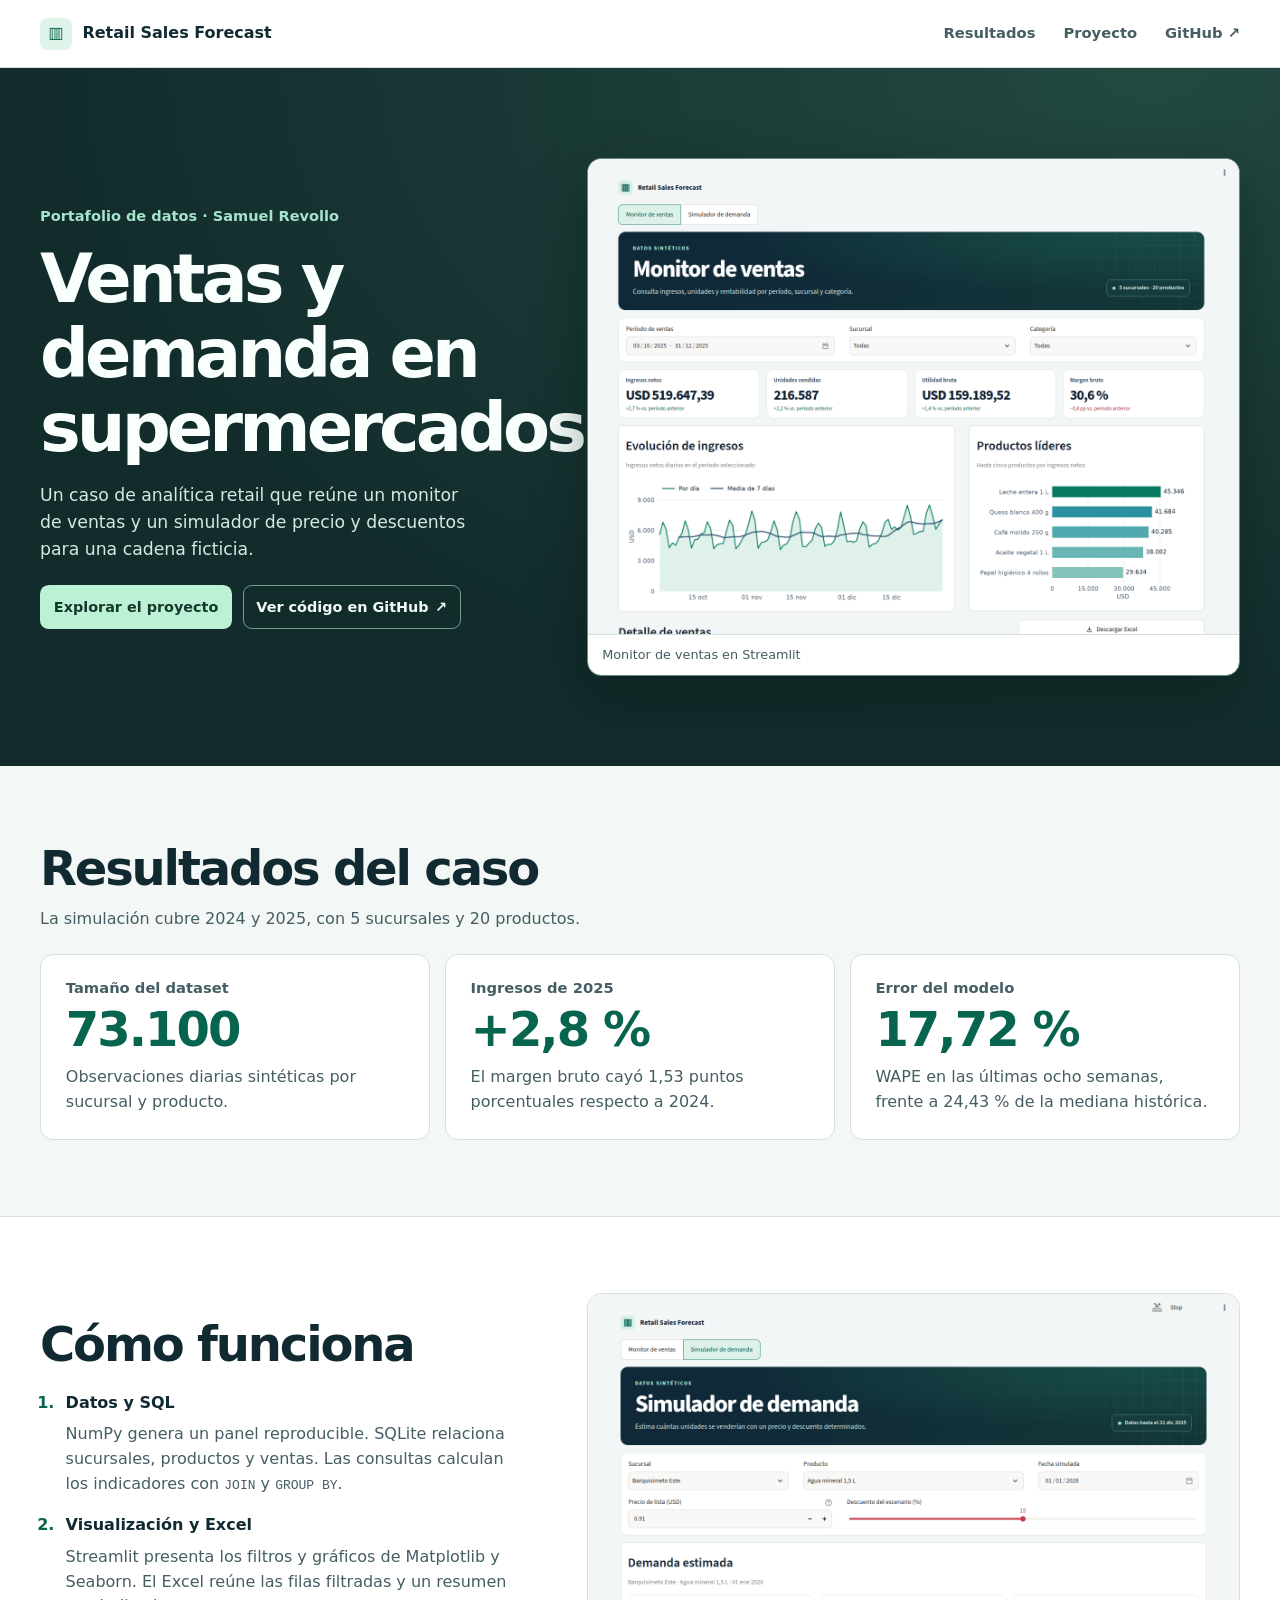
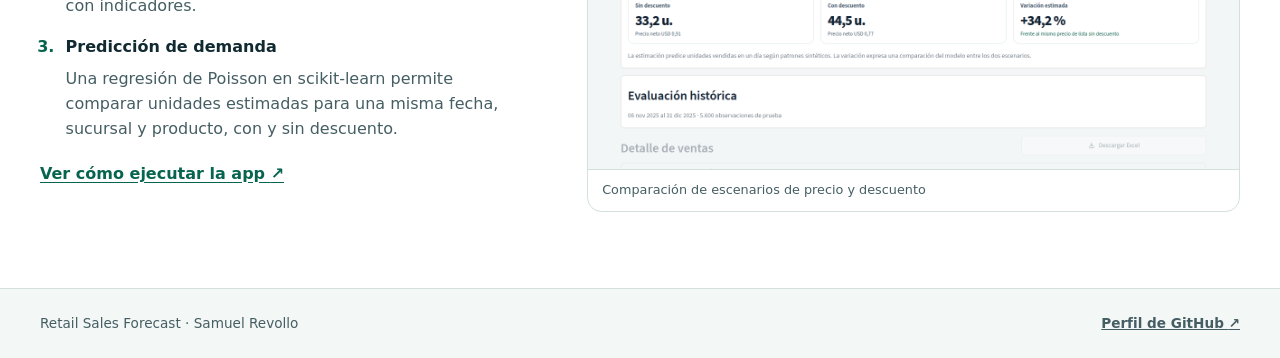
==== index.html @ eb507c05 "Publish retail analytics portfolio on GitHub Pages" ====
<!doctype html>
<html lang="es">
<head>
  <meta charset="utf-8">
  <meta name="viewport" content="width=device-width, initial-scale=1">
  <meta name="description" content="Caso de portafolio de analítica retail. Monitor de ventas en SQLite y simulador predictivo de demanda en Streamlit.">
  <meta property="og:type" content="website">
  <meta property="og:title" content="Retail Sales Forecast · Samuel Revollo">
  <meta property="og:description" content="Un caso de analítica retail de punta a punta, desde 73.100 observaciones sintéticas hasta un simulador de demanda.">
  <meta property="og:url" content="https://ingsamuell.github.io/retail-sales-forecast/">
  <meta property="og:image" content="https://ingsamuell.github.io/retail-sales-forecast/monitor.png">
  <meta property="og:image:alt" content="Monitor de ventas con indicadores de ingresos, unidades, utilidad y margen bruto.">
  <meta name="theme-color" content="#122c2c">
  <link rel="canonical" href="https://ingsamuell.github.io/retail-sales-forecast/">
  <link rel="icon" type="image/svg+xml" href="icono.svg">
  <title>Retail Sales Forecast · Samuel Revollo</title>
  <link rel="stylesheet" href="estilos.css">
</head>
<body>
  <a class="salto" href="#contenido">Saltar al contenido</a>
  <header class="cabecera">
    <div class="contenido barra">
      <a class="marca" href="#inicio"><span class="marca-icono" aria-hidden="true">▥</span> Retail Sales Forecast</a>
      <nav aria-label="Secciones">
        <a href="#resultados">Resultados</a>
        <a href="#proyecto">Proyecto</a>
        <a href="https://github.com/ingsamuell/retail-sales-forecast">GitHub <span aria-hidden="true">↗</span></a>
      </nav>
    </div>
  </header>

  <main id="contenido">
    <section class="portada" id="inicio" aria-labelledby="titulo">
      <div class="contenido portada-grid">
        <div class="introduccion">
          <p class="autor">Portafolio de datos · Samuel Revollo</p>
          <h1 id="titulo">Ventas y demanda en supermercados</h1>
          <p>Un caso de analítica retail que reúne un monitor de ventas y un simulador de precio y descuentos para una cadena ficticia.</p>
          <div class="acciones">
            <a class="boton primario" href="#proyecto">Explorar el proyecto</a>
            <a class="boton secundario" href="https://github.com/ingsamuell/retail-sales-forecast">Ver código en GitHub <span aria-hidden="true">↗</span></a>
          </div>
        </div>
        <figure class="captura portada-captura">
          <img src="monitor.png" width="1440" height="1050"
               alt="Monitor de ventas con filtros, cuatro indicadores, una serie diaria de ingresos y un ranking de productos.">
          <figcaption>Monitor de ventas en Streamlit</figcaption>
        </figure>
      </div>
    </section>

    <section id="resultados" class="contenido seccion" aria-labelledby="resultados-titulo">
      <h2 id="resultados-titulo">Resultados del caso</h2>
      <p class="bajada">La simulación cubre 2024 y 2025, con 5 sucursales y 20 productos.</p>
      <div class="tarjetas">
        <article class="tarjeta">
          <h3>Tamaño del dataset</h3>
          <strong>73.100</strong>
          <p>Observaciones diarias sintéticas por sucursal y producto.</p>
        </article>
        <article class="tarjeta">
          <h3>Ingresos de 2025</h3>
          <strong>+2,8 %</strong>
          <p>El margen bruto cayó 1,53 puntos porcentuales respecto a 2024.</p>
        </article>
        <article class="tarjeta">
          <h3>Error del modelo</h3>
          <strong>17,72 %</strong>
          <p>WAPE en las últimas ocho semanas, frente a 24,43 % de la mediana histórica.</p>
        </article>
      </div>
    </section>

    <section id="proyecto" class="proyecto" aria-labelledby="proyecto-titulo">
      <div class="contenido seccion proyecto-grid">
        <div>
          <h2 id="proyecto-titulo">Cómo funciona</h2>
          <ol class="flujo">
            <li><strong>Datos y SQL</strong><p>NumPy genera un panel reproducible. SQLite relaciona sucursales, productos y ventas. Las consultas calculan los indicadores con <code>JOIN</code> y <code>GROUP BY</code>.</p></li>
            <li><strong>Visualización y Excel</strong><p>Streamlit presenta los filtros y gráficos de Matplotlib y Seaborn. El Excel reúne las filas filtradas y un resumen con indicadores.</p></li>
            <li><strong>Predicción de demanda</strong><p>Una regresión de Poisson en scikit-learn permite comparar unidades estimadas para una misma fecha, sucursal y producto, con y sin descuento.</p></li>
          </ol>
          <a class="enlace" href="https://github.com/ingsamuell/retail-sales-forecast#ejecutar-en-linux">Ver cómo ejecutar la app <span aria-hidden="true">↗</span></a>
        </div>
        <figure class="captura">
          <img src="simulador.png" width="1440" height="1050" loading="lazy"
               alt="Simulador de demanda con controles de fecha, sucursal, producto, precio y descuento, y dos estimaciones de unidades.">
          <figcaption>Comparación de escenarios de precio y descuento</figcaption>
        </figure>
      </div>
    </section>
  </main>

  <footer class="contenido pie">
    <p>Retail Sales Forecast · Samuel Revollo</p>
    <a href="https://github.com/ingsamuell">Perfil de GitHub <span aria-hidden="true">↗</span></a>
  </footer>
</body>
</html>
---- estilos.css ----
:root {
  color-scheme: light;
  --texto: #112a31;
  --tenue: #455e63;
  --verde: #07654f;
  --fondo: #f3f7f5;
  --borde: #d4e0db;
  font-family: "Segoe UI", system-ui, sans-serif;
  color: var(--texto);
  background: var(--fondo);
  line-height: 1.55;
}
* { box-sizing: border-box; }
body { margin: 0; }
a { color: inherit; }
a:focus-visible { outline: 3px solid #137f64; outline-offset: 4px; }
.contenido { width: min(75rem, calc(100% - 2.5rem)); margin-inline: auto; }
.salto { position: absolute; left: 1rem; top: -4rem; background: white; padding: .5rem; z-index: 1; }
.salto:focus { top: .5rem; }
.cabecera { background: #fff; border-bottom: 1px solid var(--borde); }
.barra, .pie { display: flex; align-items: center; justify-content: space-between; gap: 1rem; }
.barra { min-height: 4.2rem; padding-block: .45rem; }
.marca, nav { display: flex; align-items: center; gap: .65rem; }
.marca { font-weight: 750; }
.marca-icono { display: grid; place-items: center; width: 2rem; height: 2rem; background: #dff3e8; color: var(--verde); border-radius: .45rem; }
nav { gap: clamp(.55rem, 2.3vw, 1.75rem); }
nav a, .marca { text-decoration: none; }
nav a { padding-block: .6rem; color: var(--tenue); font-size: .92rem; font-weight: 600; }
nav a:hover, .enlace:hover { text-decoration: underline; }
.portada { color: #f8fffd; background: radial-gradient(ellipse at 90% 0%, #234941, transparent 68%), #122c2c; }
.portada-grid, .proyecto-grid { display: grid; grid-template-columns: minmax(0, .85fr) minmax(0, 1.15fr); align-items: center; gap: clamp(1.5rem, 5vw, 4.8rem); }
.portada-grid { min-height: 31rem; padding-block: clamp(2.8rem, 7vw, 5.6rem); }
.autor { margin: 0 0 .85rem; color: #a6e3cd; font-size: .91rem; font-weight: 700; }
h1, h2, h3 { line-height: 1.09; margin: 0; }
h1 { max-width: 11ch; font-size: clamp(2.5rem, 5.35vw, 4.8rem); letter-spacing: -.057em; }
h2 { font-size: clamp(1.9rem, 4vw, 3rem); letter-spacing: -.045em; }
.introduccion > p:not(.autor) { margin-block: 1.1rem 1.4rem; max-width: 39ch; color: #d6e8e2; font-size: 1.08rem; }
.acciones { display: flex; flex-wrap: wrap; gap: .65rem; }
.boton { display: inline-flex; align-items: center; justify-content: center; gap: .4rem; min-height: 2.75rem; border: 1px solid transparent; border-radius: .55rem; padding: .6rem .8rem; font-size: .9rem; font-weight: 700; text-decoration: none; }
.boton:focus-visible { outline-color: #c1f4dc; }
.primario { color: #13382c; background: #bcf1d6; }
.primario:hover { background: #e0f9eb; }
.secundario { color: #f0faf6; border-color: #7b9b90; }
.secundario:hover { background: #285047; }
.captura { margin: 0; min-width: 0; border: 1px solid var(--borde); border-radius: .9rem; overflow: hidden; background: #fff; color: var(--tenue); }
.captura img { width: 100%; height: auto; display: block; }
.captura figcaption { padding: .65rem .9rem; border-top: 1px solid var(--borde); font-size: .8rem; }
.portada-captura { border-color: #668a7d; box-shadow: 0 1.25rem 3.4rem #06161066; }
.seccion { padding-block: clamp(2.4rem, 6vw, 4.75rem); }
.bajada { color: var(--tenue); margin: .8rem 0 1.4rem; }
.tarjetas { display: grid; grid-template-columns: repeat(3, 1fr); gap: .9rem; }
.tarjeta { background: #fff; border: 1px solid var(--borde); border-radius: .8rem; padding: clamp(1rem, 3vw, 1.55rem); }
.tarjeta h3 { font-size: .92rem; font-weight: 650; color: var(--tenue); }
.tarjeta strong { display: block; color: var(--verde); margin-top: .4rem; font-size: clamp(1.8rem, 4.5vw, 3rem); letter-spacing: -.04em; line-height: 1.15; }
.tarjeta p, .flujo p { color: var(--tenue); margin: .45rem 0 0; }
.proyecto { background: #fff; border-top: 1px solid var(--borde); border-bottom: 1px solid var(--borde); }
.flujo { padding-left: 1.25rem; margin-block: 1.25rem; }
.flujo li { padding-left: .35rem; }
.flujo li + li { margin-top: 1rem; }
.flujo li::marker, .enlace { color: var(--verde); font-weight: 750; }
.enlace { text-underline-offset: .2rem; }
.pie { padding-block: .65rem; color: var(--tenue); font-size: .85rem; }
.pie a { font-weight: 650; }
@media (max-width: 780px) {
  .portada-grid, .proyecto-grid { grid-template-columns: minmax(0, 1fr); }
  .portada-grid { min-height: 0; }
  h1 { max-width: 14ch; }
}
@media (max-width: 560px) {
  .contenido { width: calc(100% - 1.6rem); }
  .barra { flex-wrap: wrap; gap: .15rem .65rem; }
  nav { gap: 1rem; }
  .tarjetas { grid-template-columns: minmax(0, 1fr); gap: .55rem; }
  .pie { align-items: start; flex-direction: column; gap: .25rem; padding-block: 1rem; }
  .pie p { margin: 0; }
}
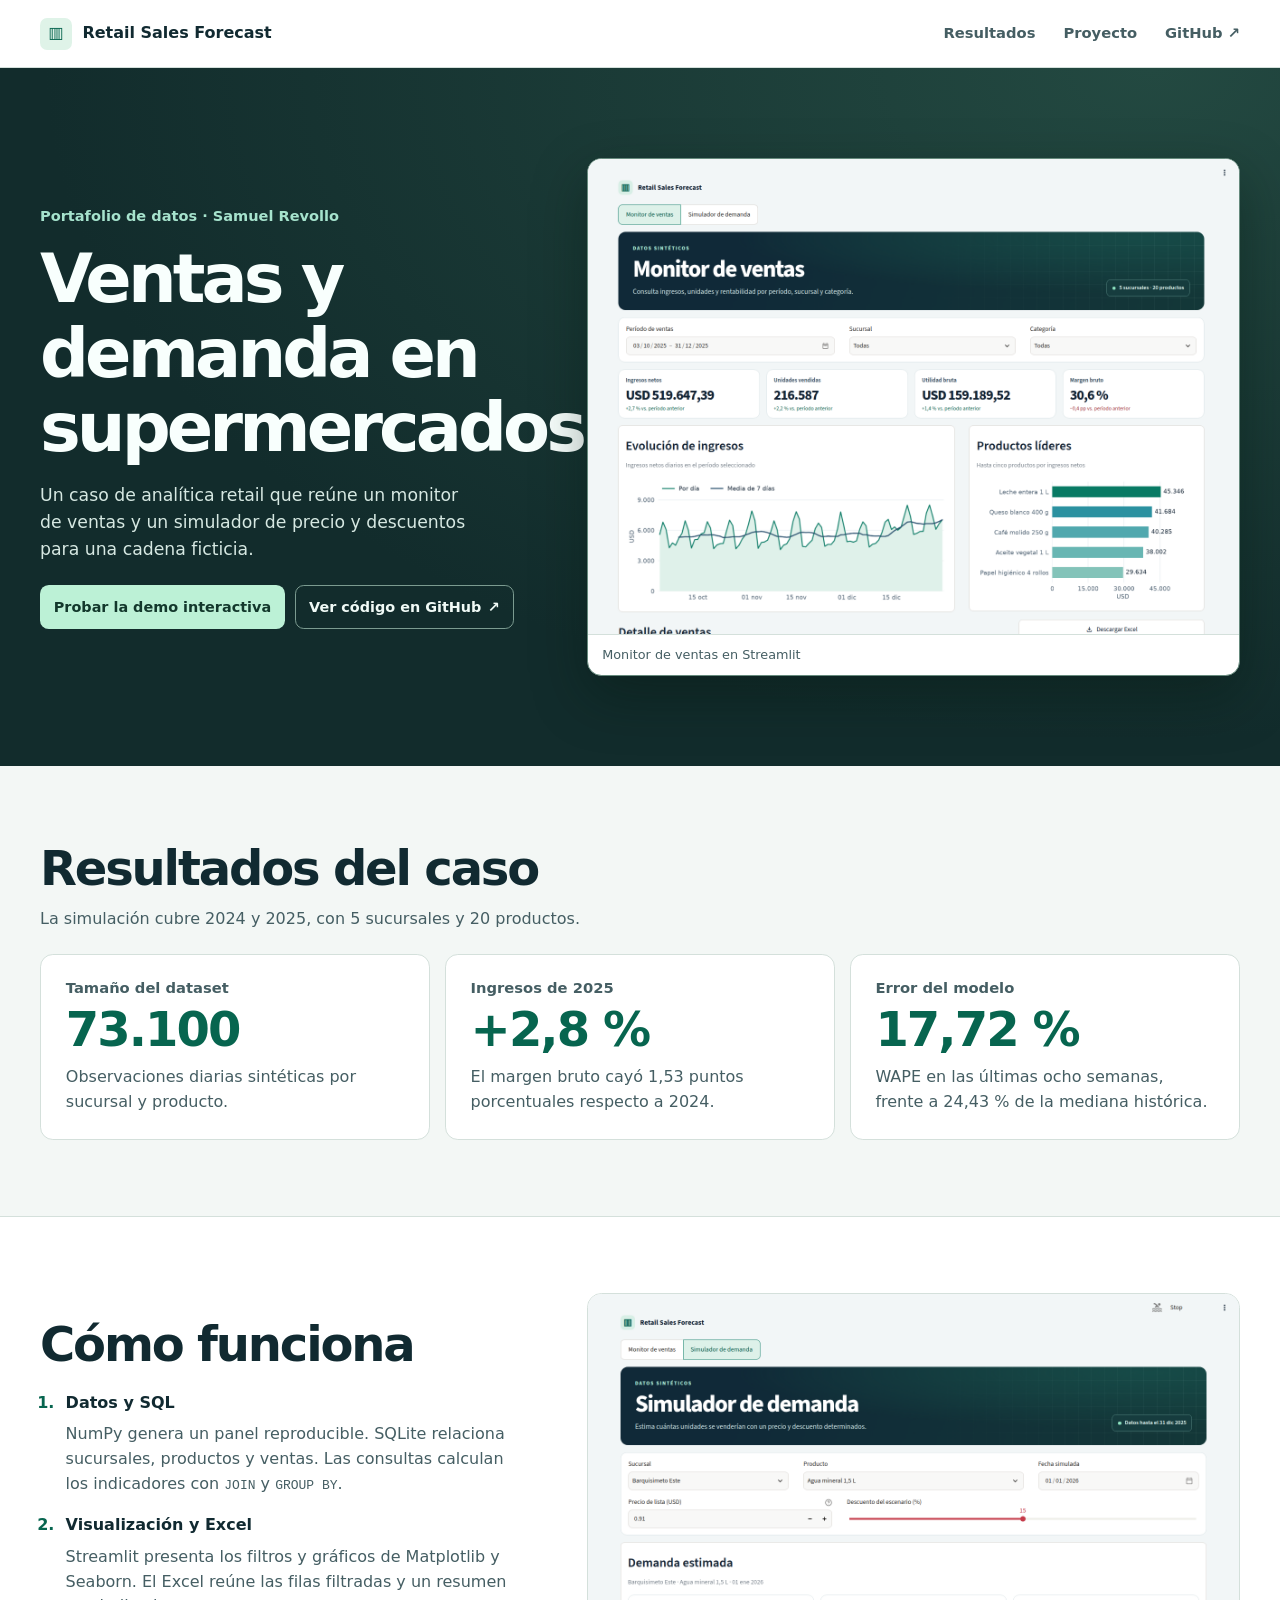
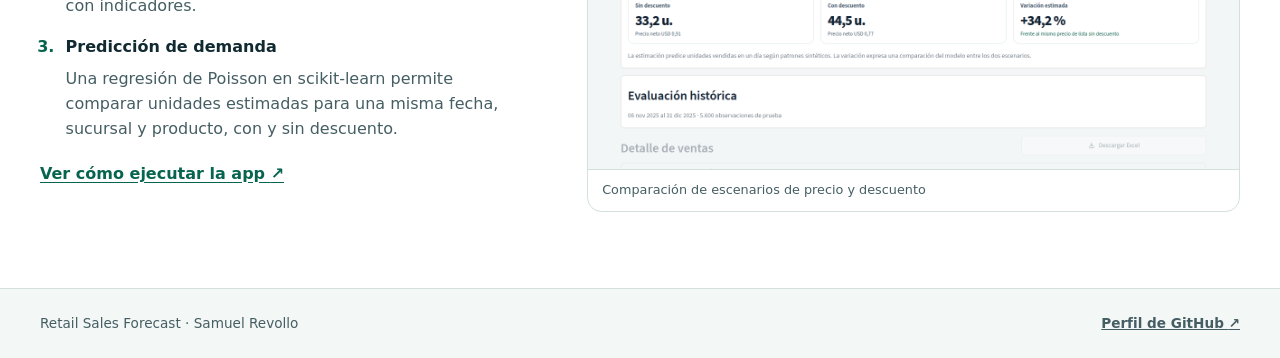
==== commit 569ba33f: "Add browser demo for sales monitoring and demand simulation" ====
--- a/index.html
+++ b/index.html
@@ -37,7 +37,7 @@
           <h1 id="titulo">Ventas y demanda en supermercados</h1>
           <p>Un caso de analítica retail que reúne un monitor de ventas y un simulador de precio y descuentos para una cadena ficticia.</p>
           <div class="acciones">
-            <a class="boton primario" href="#proyecto">Explorar el proyecto</a>
+            <a class="boton primario" href="demo.html">Probar la demo interactiva</a>
             <a class="boton secundario" href="https://github.com/ingsamuell/retail-sales-forecast">Ver código en GitHub <span aria-hidden="true">↗</span></a>
           </div>
         </div>
--- a/estilos.css
+++ b/estilos.css
@@ -74,3 +74,70 @@
   .pie { align-items: start; flex-direction: column; gap: .25rem; padding-block: 1rem; }
   .pie p { margin: 0; }
 }
+
+
+.pagina-demo .barra > a:last-child {
+  color: var(--tenue);
+  font-size: .9rem;
+  font-weight: 650;
+  text-underline-offset: .2rem;
+}
+.demo-contenido { padding-block: 1.75rem 2.5rem; }
+.demo-contenido h1 { max-width: none; font-size: clamp(2rem, 5vw, 3.25rem); }
+.demo-contenido h3 { font-size: 1.15rem; }
+.visualmente-oculto {
+  position: absolute; width: 1px; height: 1px; padding: 0; margin: -1px;
+  clip-path: inset(50%); overflow: hidden; white-space: nowrap;
+}
+.demo-modos { display: flex; flex-wrap: wrap; gap: .5rem; margin: 0 0 .9rem; padding: 0; border: 0; }
+.demo-modos label { display: flex; align-items: center; gap: .45rem; min-height: 2.75rem; padding: .35rem .65rem; border: 1px solid var(--borde); border-radius: .48rem; background: white; font-weight: 650; }
+.demo-modos label:has(:checked) { background: #dff3e8; border-color: var(--verde); }
+.demo-panel { background: #fff; border: 1px solid var(--borde); border-radius: .75rem; padding: .95rem; min-width: 0; }
+.demo-campos { display: grid; grid-template-columns: repeat(4, minmax(0, 1fr)); gap: .8rem; margin: 0 0 .8rem; }
+#escenario { grid-template-columns: repeat(5, minmax(0, 1fr)); }
+.demo-campos label { display: block; font-size: .88rem; font-weight: 650; min-width: 0; }
+.demo-campos input:not([type=range]), .demo-campos select {
+  width: 100%; min-height: 2.75rem; padding: .38rem .5rem; margin-top: .2rem;
+  color: var(--texto); background: #f8fbf9; border: 1px solid #a6bdb4;
+  border-radius: .38rem; font: inherit; min-width: 0;
+}
+.demo-campos input[type=range] { width: 100%; min-height: 2rem; margin: .3rem 0 0; }
+.pagina-demo input { accent-color: var(--verde); }
+.pagina-demo input:focus-visible, .pagina-demo select:focus-visible, .pagina-demo button:focus-visible { outline: 3px solid var(--verde); outline-offset: 2px; }
+.demo-kpis { display: grid; grid-template-columns: repeat(4, minmax(0, 1fr)); gap: .7rem; margin-bottom: .8rem; }
+.demo-pronostico { grid-template-columns: repeat(3, minmax(0, 1fr)); }
+.demo-kpis .tarjeta { padding: .85rem; min-width: 0; }
+.demo-kpis strong { font-size: clamp(1.13rem, 2.4vw, 1.9rem); overflow-wrap: anywhere; }
+.demo-graficos { display: grid; grid-template-columns: minmax(0, 1.45fr) minmax(0, 1fr); gap: .8rem; }
+.demo-kpis[hidden], .demo-graficos[hidden] { display: none; }
+.demo-graficos canvas { display: block; width: 100%; height: 225px; margin-top: .5rem; }
+.demo-ranking { padding: 0; margin: .8rem 0 0; list-style: none; }
+.demo-ranking li { display: grid; grid-template-columns: 1fr auto; gap: .16rem .6rem; margin-bottom: .58rem; font-size: .84rem; }
+.demo-ranking li span:last-of-type { text-align: right; font-weight: 650; }
+.demo-ranking progress { grid-column: 1 / -1; appearance: none; width: 100%; height: .4rem; background: #e6eeeb; border: 0; border-radius: .3rem; accent-color: #117760; }
+.demo-ranking progress::-webkit-progress-bar { background: #e6eeeb; border-radius: .3rem; }
+.demo-ranking progress::-webkit-progress-value { background: #117760; border-radius: .3rem; }
+.demo-ranking progress::-moz-progress-bar { background: #117760; border-radius: .3rem; }
+.demo-exportar { display: flex; flex-wrap: wrap; align-items: center; gap: .6rem; margin-top: .8rem; }
+.demo-exportar button {
+  min-height: 2.75rem; padding: .5rem .8rem; border: 1px solid var(--verde); border-radius: .45rem;
+  background: var(--verde); color: white; font: inherit; font-weight: 650;
+  cursor: pointer;
+}
+.demo-exportar button:disabled { opacity: .65; cursor: wait; }
+.demo-nota { color: var(--tenue); font-size: .85rem; }
+.demo-pie { margin-top: 1.3rem; }
+.demo-metricas { border-collapse: collapse; width: 100%; text-align: left; font-size: .9rem; }
+.demo-metricas th, .demo-metricas td { padding: .48rem .45rem; border-bottom: 1px solid var(--borde); }
+.demo-metricas td:nth-child(n+2), .demo-metricas th:nth-child(n+2) { text-align: right; white-space: nowrap; }
+@media (max-width: 820px) {
+  .demo-campos, #escenario { grid-template-columns: repeat(2, minmax(0, 1fr)); }
+  .demo-graficos { grid-template-columns: minmax(0, 1fr); }
+}
+@media (max-width: 560px) {
+  .pagina-demo .barra { gap: .3rem .65rem; }
+  #escenario label:nth-child(-n+2), #escenario label:last-child { grid-column: 1 / -1; }
+  .demo-kpis { grid-template-columns: repeat(2, minmax(0, 1fr)); }
+  .demo-pronostico .tarjeta:last-child { grid-column: 1 / -1; }
+  .demo-kpis strong { font-size: clamp(1rem, 4.3vw, 1.3rem); }
+}
